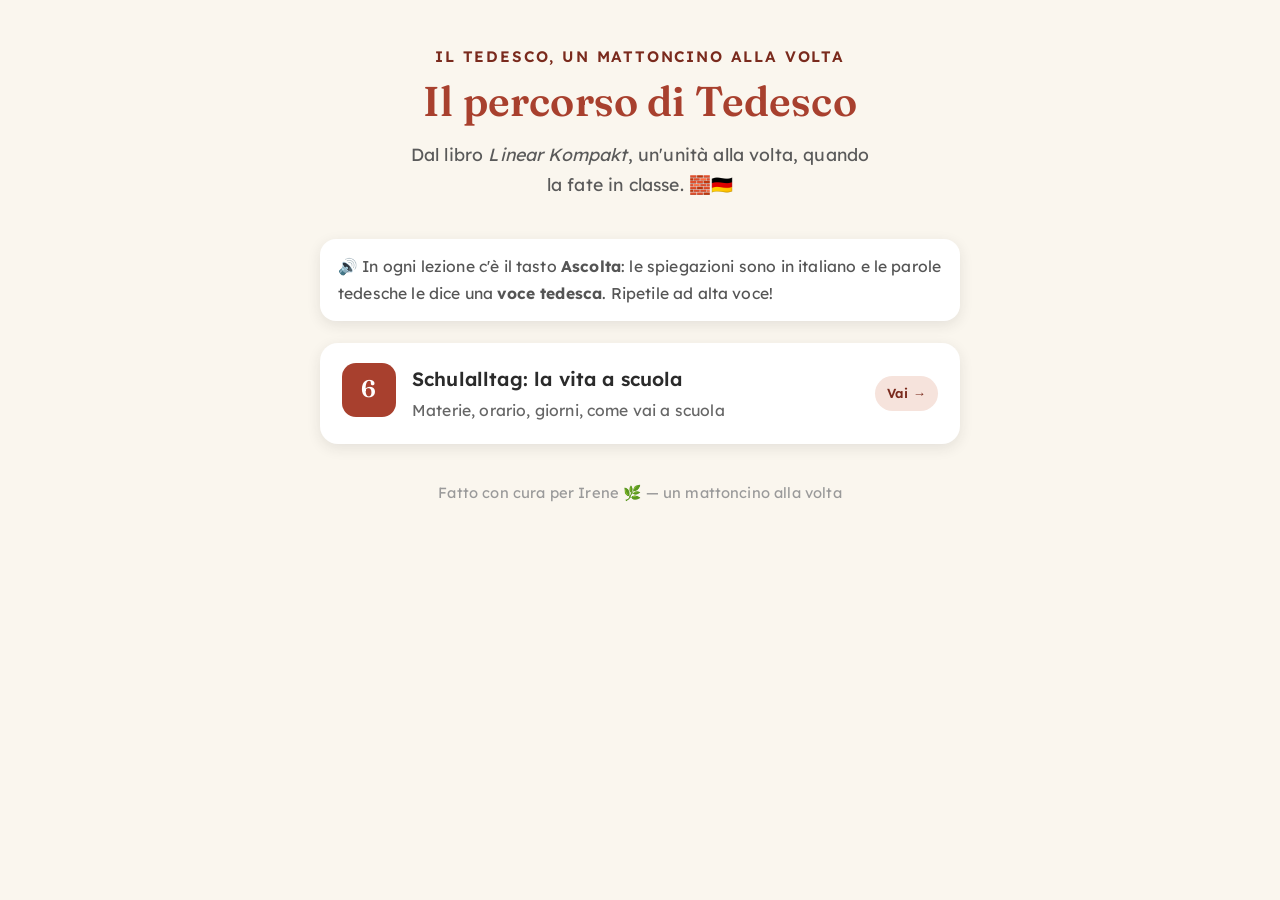
==== index.html @ 7e6b5d6b "App "Tedesco di Irene": primo mattoncino, unita' 6 Schulalltag Gemella di geografia-irene (style, ap" ====
<!DOCTYPE html>
<html lang="it">
<head>
<meta charset="UTF-8">
<meta name="viewport" content="width=device-width, initial-scale=1.0">
<title>Tedesco di Irene — Percorso</title>
<link rel="manifest" href="manifest.json">
<meta name="theme-color" content="#FAF6EE">
<meta name="apple-mobile-web-app-capable" content="yes">
<meta name="apple-mobile-web-app-status-bar-style" content="default">
<meta name="apple-mobile-web-app-title" content="Tedesco di Irene">
<link rel="apple-touch-icon" href="icon-180.png">
<link rel="icon" type="image/png" sizes="192x192" href="icon-192.png">
<link rel="preconnect" href="https://fonts.googleapis.com">
<link rel="preconnect" href="https://fonts.gstatic.com" crossorigin>
<link href="https://fonts.googleapis.com/css2?family=Lexend:wght@400;500;600;700&family=Fraunces:opsz,wght@9..144,500;9..144,600&display=swap" rel="stylesheet">
<style>
  :root{
    --crema:#FAF6EE; --inchiostro:#2B2B2B;
    --accent:#A8402E; --accent-scuro:#7A2A1D;
    --ombra:rgba(43,43,43,0.10);
  }
  *{margin:0;padding:0;box-sizing:border-box;}
  body{font-family:'Lexend',sans-serif;background:var(--crema);color:var(--inchiostro);
    line-height:1.7;letter-spacing:0.01em;padding:24px 16px 60px;min-height:100vh;}
  .wrap{max-width:640px;margin:0 auto;}
  header{text-align:center;margin:20px 0 40px;}
  .occhiello{font-size:0.95rem;font-weight:600;color:var(--accent-scuro);
    text-transform:uppercase;letter-spacing:0.12em;margin-bottom:8px;}
  h1{font-family:'Fraunces',serif;font-weight:600;font-size:2.6rem;line-height:1.15;margin-bottom:14px;color:var(--accent);}
  .sub{font-size:1.1rem;color:#5a5a5a;max-width:460px;margin:0 auto;}
  .step{display:flex;align-items:stretch;gap:16px;text-decoration:none;color:inherit;
    background:#fff;border-radius:18px;padding:18px 20px;margin-bottom:16px;
    box-shadow:0 4px 14px var(--ombra);border:2px solid transparent;
    transition:transform .15s ease,box-shadow .15s ease,border-color .15s ease;}
  .step:hover{transform:translateY(-3px);box-shadow:0 10px 24px var(--ombra);border-color:var(--accent);}
  .num{flex-shrink:0;width:54px;height:54px;border-radius:14px;display:flex;align-items:center;
    justify-content:center;font-family:'Fraunces',serif;font-size:1.5rem;font-weight:600;color:#fff;}
  .c1{background:var(--accent);}
  .info{flex:1;min-width:0;}
  .info h2{font-size:1.2rem;font-weight:600;margin-bottom:2px;}
  .info p{font-size:0.98rem;color:#666;}
  .badge{flex-shrink:0;align-self:center;font-size:0.82rem;font-weight:600;
    padding:6px 12px;border-radius:99px;white-space:nowrap;background:#F6E3DC;color:var(--accent-scuro);}
  .nota{background:#fff;border-radius:16px;padding:14px 18px;margin:0 0 22px;box-shadow:0 4px 14px var(--ombra);font-size:0.98rem;color:#555;}
  footer{text-align:center;margin-top:36px;font-size:0.92rem;color:#9a9a9a;}
</style>
</head>
<body>
<div class="wrap">
  <header>
    <div class="occhiello">Il tedesco, un mattoncino alla volta</div>
    <h1>Il percorso di Tedesco</h1>
    <p class="sub">Dal libro <i>Linear Kompakt</i>, un'unità alla volta, quando la fate in classe. 🧱🇩🇪</p>
  </header>

  <div class="nota">🔊 In ogni lezione c'è il tasto <b>Ascolta</b>: le spiegazioni sono in italiano e le parole tedesche le dice una <b>voce tedesca</b>. Ripetile ad alta voce!</div>

  <a class="step" href="schulalltag.html">
    <div class="num c1">6</div>
    <div class="info"><h2>Schulalltag: la vita a scuola</h2><p>Materie, orario, giorni, come vai a scuola</p></div>
    <span class="badge">Vai →</span>
  </a>

  <footer>Fatto con cura per Irene 🌿 — un mattoncino alla volta</footer>
</div>

<script>
  if ('serviceWorker' in navigator) {
    navigator.serviceWorker.register('./service-worker.js');
  }
</script>
</body>
</html>
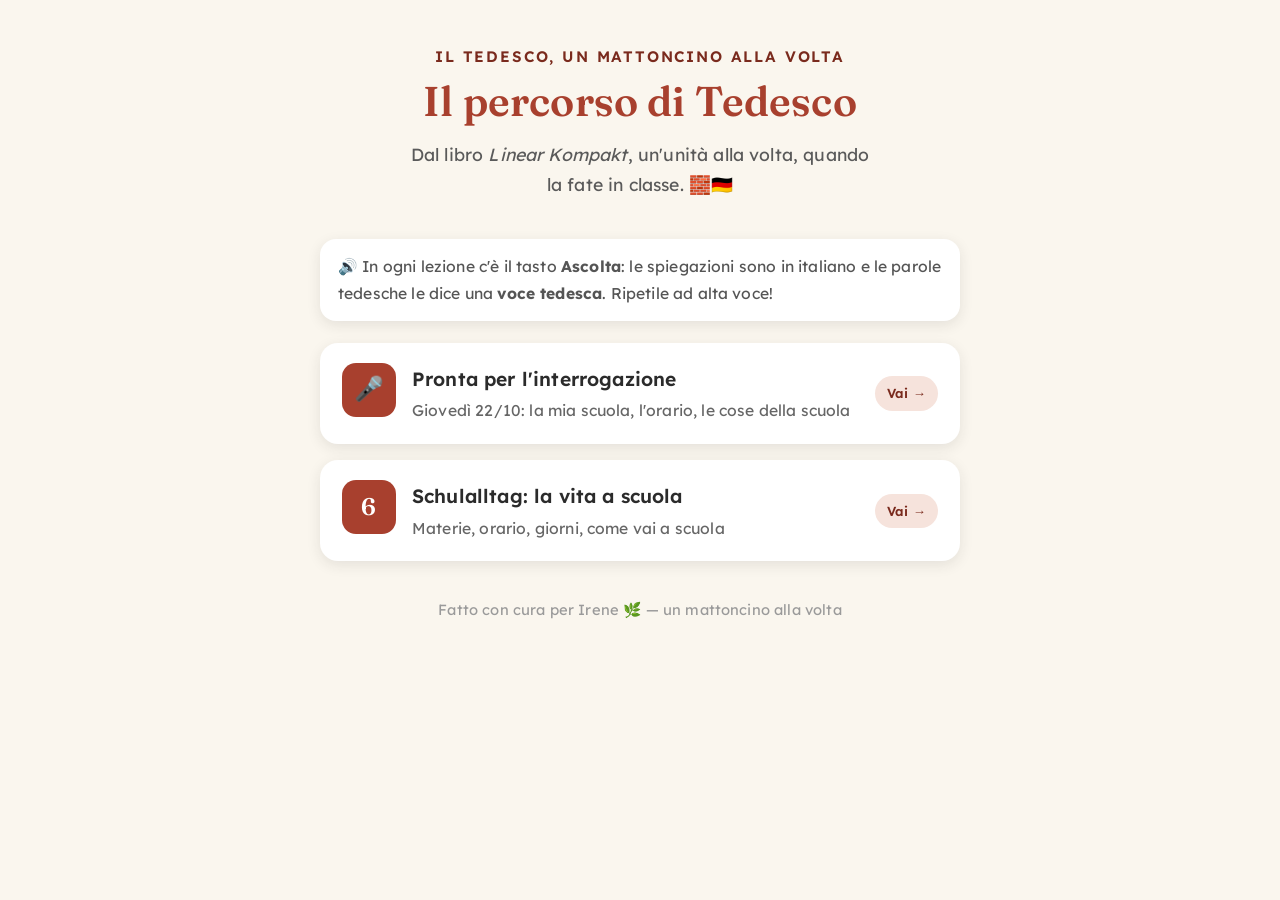
==== commit 0baccd33: "Interrogazione di giovedi 22/10: nuova pagina "Pronta per l'interrogazione" + cache v3 I tre punti s" ====
--- a/index.html
+++ b/index.html
@@ -56,6 +56,12 @@
 
   <div class="nota">🔊 In ogni lezione c'è il tasto <b>Ascolta</b>: le spiegazioni sono in italiano e le parole tedesche le dice una <b>voce tedesca</b>. Ripetile ad alta voce!</div>
 
+  <a class="step" href="interrogazione.html">
+    <div class="num c1">🎤</div>
+    <div class="info"><h2>Pronta per l'interrogazione</h2><p>Giovedì 22/10: la mia scuola, l'orario, le cose della scuola</p></div>
+    <span class="badge">Vai →</span>
+  </a>
+
   <a class="step" href="schulalltag.html">
     <div class="num c1">6</div>
     <div class="info"><h2>Schulalltag: la vita a scuola</h2><p>Materie, orario, giorni, come vai a scuola</p></div>
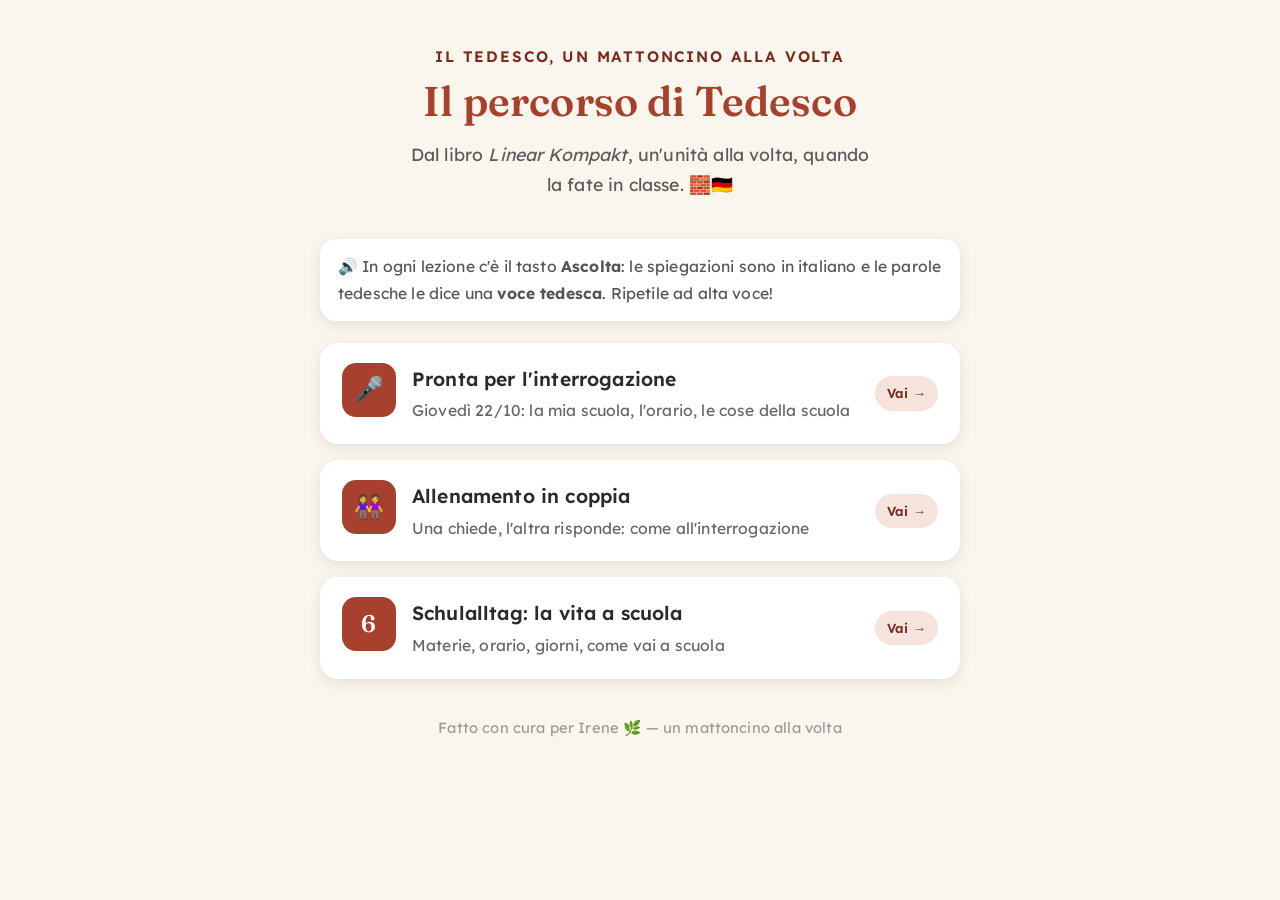
==== commit 3f624e47: "Allenamento in coppia: le domande dell'orale se le fanno le compagne + cache v4 Irene ha spiegato ch" ====
--- a/index.html
+++ b/index.html
@@ -62,6 +62,12 @@
     <span class="badge">Vai →</span>
   </a>
 
+  <a class="step" href="coppie.html">
+    <div class="num c1">👭</div>
+    <div class="info"><h2>Allenamento in coppia</h2><p>Una chiede, l'altra risponde: come all'interrogazione</p></div>
+    <span class="badge">Vai →</span>
+  </a>
+
   <a class="step" href="schulalltag.html">
     <div class="num c1">6</div>
     <div class="info"><h2>Schulalltag: la vita a scuola</h2><p>Materie, orario, giorni, come vai a scuola</p></div>
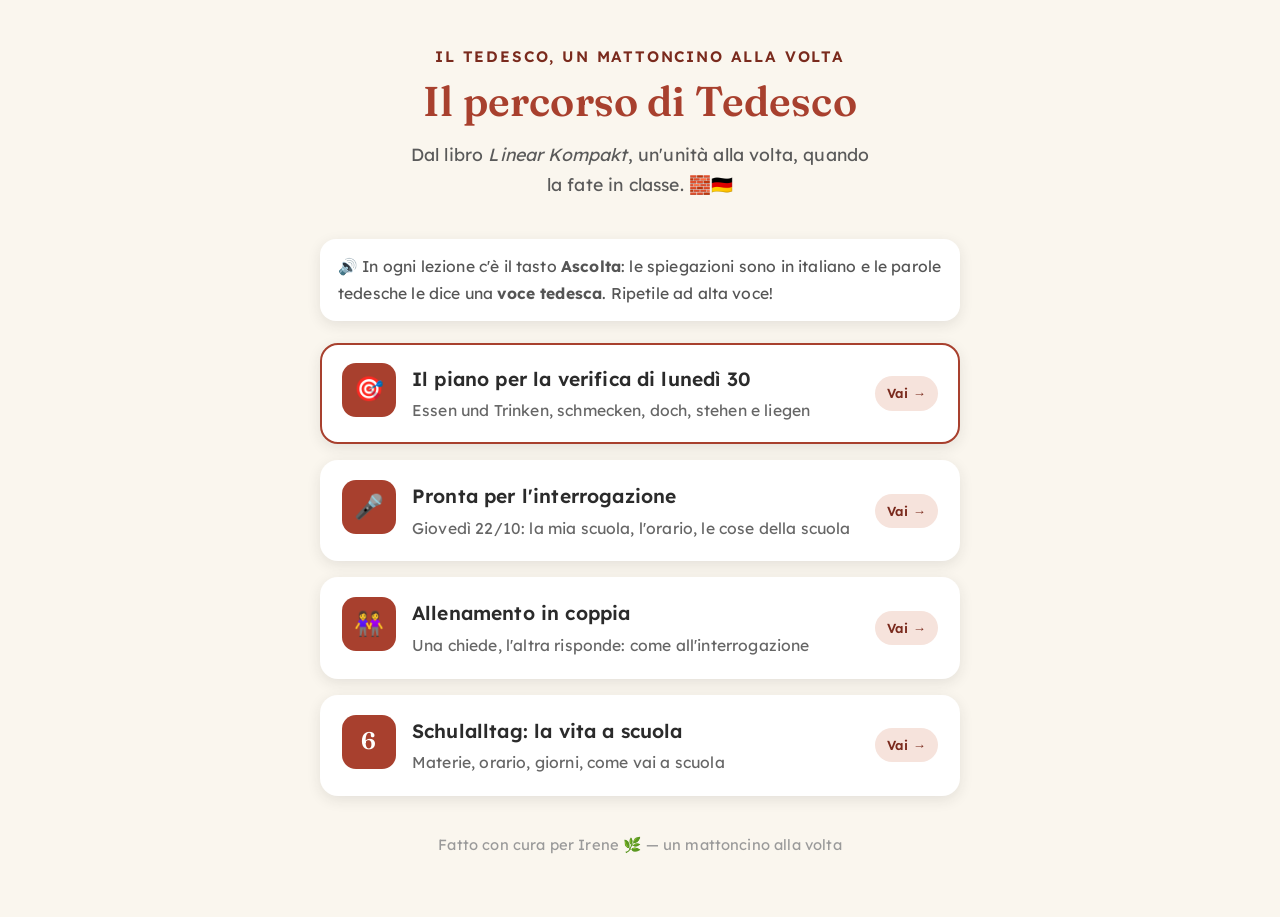
==== commit 803ec8ac: "Piano per la verifica di tedesco del 30/11 (Essen und Trinken) + indice + cache v5 Co-Authored-By: C" ====
--- a/index.html
+++ b/index.html
@@ -56,6 +56,12 @@
 
   <div class="nota">🔊 In ogni lezione c'è il tasto <b>Ascolta</b>: le spiegazioni sono in italiano e le parole tedesche le dice una <b>voce tedesca</b>. Ripetile ad alta voce!</div>
 
+  <a class="step ready" href="piano-tedesco-30-novembre.html" style="border-color:var(--accent)">
+    <div class="num c1">🎯</div>
+    <div class="info"><h2>Il piano per la verifica di lunedì 30</h2><p>Essen und Trinken, schmecken, doch, stehen e liegen</p></div>
+    <span class="badge go">Vai →</span>
+  </a>
+
   <a class="step" href="interrogazione.html">
     <div class="num c1">🎤</div>
     <div class="info"><h2>Pronta per l'interrogazione</h2><p>Giovedì 22/10: la mia scuola, l'orario, le cose della scuola</p></div>
